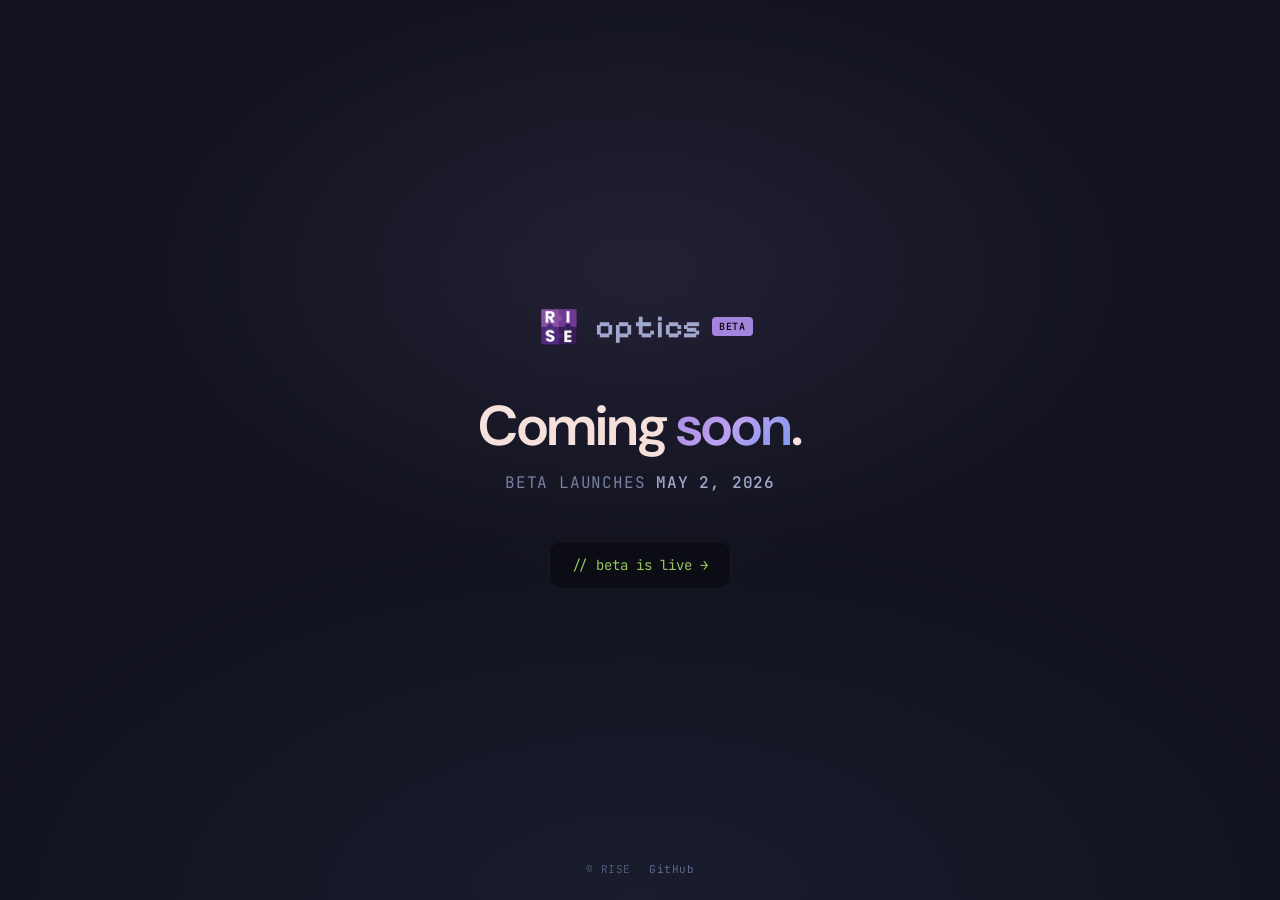
==== frontend/teaser/index.html @ caaacb8c "teaser site" ====
<!doctype html>
<html lang="en">
    <head>
        <meta charset="UTF-8" />
        <meta name="viewport" content="width=device-width, initial-scale=1.0" />
        <title>Optics — Beta Coming Soon</title>
        <meta name="description" content="Optics beta launches May 2." />
        <link rel="icon" href="../public/favicon.ico" type="image/x-icon" />
        <link rel="apple-touch-icon" href="../public/favicon.ico" />
        <link rel="preconnect" href="https://fonts.googleapis.com" />
        <link rel="preconnect" href="https://fonts.gstatic.com" crossorigin />
        <link
            href="https://fonts.googleapis.com/css2?family=DM+Sans:ital,wght@0,300;0,400;0,500;0,600;0,700&family=JetBrains+Mono:wght@400;500;600&family=Pixelify+Sans:wght@400..700&display=swap"
            rel="stylesheet"
        />
        <style>
            :root {
                --rosewater: #f5e0dc;
                --flamingo: #ee6d85;
                --pink: #d57eeb;
                --mauve: #a485dd;
                --red: #ee6d85;
                --peach: #f6955b;
                --yellow: #d7a65f;
                --green: #95c561;
                --teal: #63cdcf;
                --sapphire: #7199ee;
                --blue: #7199ee;
                --lavender: #bda0f0;
                --text: #a0a8cd;
                --subtext1: #8b94bd;
                --subtext0: #7680a3;
                --overlay2: #626a8a;
                --overlay1: #525a78;
                --overlay0: #424a66;
                --surface2: #2e2f45;
                --surface1: #232438;
                --surface0: #171824;
                --base: #11121d;
                --mantle: #0b0c14;
                --crust: #06070c;
            }

            * {
                margin: 0;
                padding: 0;
                box-sizing: border-box;
            }

            html,
            body {
                height: 100%;
            }

            body {
                font-family: "DM Sans", sans-serif;
                background: var(--base);
                color: var(--text);
                min-height: 100vh;
                overflow: hidden;
                display: flex;
                flex-direction: column;
                align-items: center;
                justify-content: center;
                position: relative;
                padding: 24px;
            }

            /* Subtle radial backdrop */
            body::before {
                content: "";
                position: absolute;
                inset: 0;
                background:
                    radial-gradient(
                        ellipse 60% 50% at 50% 30%,
                        rgba(164, 133, 221, 0.12),
                        transparent 70%
                    ),
                    radial-gradient(
                        ellipse 80% 60% at 50% 100%,
                        rgba(113, 153, 238, 0.08),
                        transparent 70%
                    );
                pointer-events: none;
                z-index: 0;
            }

            /* Faint grid */
            body::after {
                content: "";
                position: absolute;
                inset: 0;
                background-image:
                    linear-gradient(var(--surface0) 1px, transparent 1px),
                    linear-gradient(
                        90deg,
                        var(--surface0) 1px,
                        transparent 1px
                    );
                background-size: 48px 48px;
                background-position: -1px -1px;
                mask-image: radial-gradient(
                    ellipse 70% 60% at 50% 50%,
                    rgba(0, 0, 0, 0.4),
                    transparent 75%
                );
                -webkit-mask-image: radial-gradient(
                    ellipse 70% 60% at 50% 50%,
                    rgba(0, 0, 0, 0.4),
                    transparent 75%
                );
                opacity: 0.5;
                pointer-events: none;
                z-index: 0;
            }

            .container {
                position: relative;
                z-index: 1;
                display: flex;
                flex-direction: column;
                align-items: center;
                text-align: center;
                max-width: 720px;
                width: 100%;
                animation: fade-up 0.8s cubic-bezier(0.25, 0.8, 0.25, 1) both;
            }

            @keyframes fade-up {
                from {
                    opacity: 0;
                    transform: translateY(12px);
                }
                to {
                    opacity: 1;
                    transform: translateY(0);
                }
            }

            .logo-row {
                display: flex;
                align-items: center;
                gap: 4px;
                margin-bottom: 36px;
            }

            .logo-img {
                width: 64px;
                height: 64px;
                object-fit: contain;
                image-rendering: pixelated;
                image-rendering: crisp-edges;
            }

            .logo-text {
                font-family: "Pixelify Sans", "DM Sans", sans-serif;
                font-size: 32px;
                font-weight: 600;
                letter-spacing: 0.5px;
                color: var(--text);
            }

            .beta-tag {
                font-family: "JetBrains Mono", monospace;
                font-size: 10px;
                font-weight: 600;
                letter-spacing: 0.8px;
                padding: 3px 7px;
                border-radius: 4px;
                background: var(--mauve);
                color: var(--crust);
                margin-left: 6px;
                align-self: center;
            }

            h1 {
                font-family: "DM Sans", sans-serif;
                font-size: clamp(32px, 6vw, 56px);
                font-weight: 600;
                line-height: 1.1;
                letter-spacing: -0.02em;
                color: var(--rosewater);
                margin-bottom: 16px;
            }

            h1 .accent {
                background: linear-gradient(
                    135deg,
                    var(--mauve) 0%,
                    var(--lavender) 50%,
                    var(--sapphire) 100%
                );
                -webkit-background-clip: text;
                background-clip: text;
                -webkit-text-fill-color: transparent;
                color: transparent;
            }

            .subtitle {
                font-size: clamp(14px, 2vw, 16px);
                color: var(--subtext0);
                margin-bottom: 48px;
                font-family: "JetBrains Mono", monospace;
                letter-spacing: 0.05em;
            }

            .subtitle .date {
                color: var(--text);
                font-weight: 500;
            }

            .countdown {
                display: flex;
                gap: 12px;
                flex-wrap: wrap;
                justify-content: center;
                margin-bottom: 16px;
            }

            .unit {
                background: var(--mantle);
                border: 1px solid var(--surface0);
                border-radius: 14px;
                padding: 20px 24px;
                min-width: 96px;
                display: flex;
                flex-direction: column;
                align-items: center;
                gap: 6px;
                transition:
                    border-color 0.3s ease,
                    transform 0.3s ease;
            }

            .unit:hover {
                border-color: var(--surface2);
                transform: translateY(-2px);
            }

            .unit-value {
                font-family: "JetBrains Mono", monospace;
                font-size: clamp(28px, 5vw, 40px);
                font-weight: 600;
                color: var(--rosewater);
                line-height: 1;
                font-variant-numeric: tabular-nums;
            }

            .unit-label {
                font-family: "JetBrains Mono", monospace;
                font-size: 10px;
                font-weight: 500;
                letter-spacing: 0.15em;
                text-transform: uppercase;
                color: var(--overlay2);
            }

            .launched {
                font-family: "JetBrains Mono", monospace;
                font-size: 14px;
                color: var(--green);
                padding: 14px 22px;
                border: 1px solid var(--surface0);
                border-radius: 12px;
                background: var(--mantle);
            }

            .footer {
                position: absolute;
                bottom: 24px;
                left: 0;
                right: 0;
                display: flex;
                justify-content: center;
                gap: 18px;
                font-family: "JetBrains Mono", monospace;
                font-size: 11px;
                color: var(--overlay1);
                z-index: 1;
                letter-spacing: 0.05em;
            }

            .footer a {
                color: var(--overlay2);
                text-decoration: none;
                transition: color 0.15s ease;
            }

            .footer a:hover {
                color: var(--text);
            }

            @media (max-width: 540px) {
                .unit {
                    min-width: 76px;
                    padding: 16px 14px;
                }
                .countdown {
                    gap: 8px;
                }
                .logo-row {
                    margin-bottom: 28px;
                }
            }
        </style>
    </head>
    <body>
        <div class="container">
            <div class="logo-row">
                <img
                    src="../public/Sticker.svg"
                    alt="Optics"
                    class="logo-img"
                />
                <span class="logo-text">optics</span>
                <span class="beta-tag">BETA</span>
            </div>

            <h1>Coming <span class="accent">soon</span>.</h1>
            <p class="subtitle">
                BETA LAUNCHES <span class="date">MAY 2, 2026</span>
            </p>

            <div class="countdown" id="countdown" aria-live="polite">
                <div class="unit">
                    <span class="unit-value" id="days">00</span>
                    <span class="unit-label">Days</span>
                </div>
                <div class="unit">
                    <span class="unit-value" id="hours">00</span>
                    <span class="unit-label">Hours</span>
                </div>
                <div class="unit">
                    <span class="unit-value" id="minutes">00</span>
                    <span class="unit-label">Minutes</span>
                </div>
                <div class="unit">
                    <span class="unit-value" id="seconds">00</span>
                    <span class="unit-label">Seconds</span>
                </div>
            </div>
        </div>

        <div class="footer">
            <span>© RISE</span>
            <a
                href="https://github.com/risestem/project-optics"
                target="_blank"
                rel="noopener noreferrer"
                >GitHub</a
            >
        </div>

        <script>
            const target = new Date("2026-05-02T00:00:00").getTime();
            const $days = document.getElementById("days");
            const $hours = document.getElementById("hours");
            const $minutes = document.getElementById("minutes");
            const $seconds = document.getElementById("seconds");
            const $countdown = document.getElementById("countdown");

            const pad = (n) => String(n).padStart(2, "0");

            function tick() {
                const diff = target - Date.now();
                if (diff <= 0) {
                    $countdown.innerHTML =
                        '<div class="launched">// beta is live →</div>';
                    return false;
                }
                const days = Math.floor(diff / 86400000);
                const hours = Math.floor((diff / 3600000) % 24);
                const minutes = Math.floor((diff / 60000) % 60);
                const seconds = Math.floor((diff / 1000) % 60);
                $days.textContent = pad(days);
                $hours.textContent = pad(hours);
                $minutes.textContent = pad(minutes);
                $seconds.textContent = pad(seconds);
                return true;
            }

            tick();
            const interval = setInterval(() => {
                if (!tick()) clearInterval(interval);
            }, 1000);
        </script>
    </body>
</html>
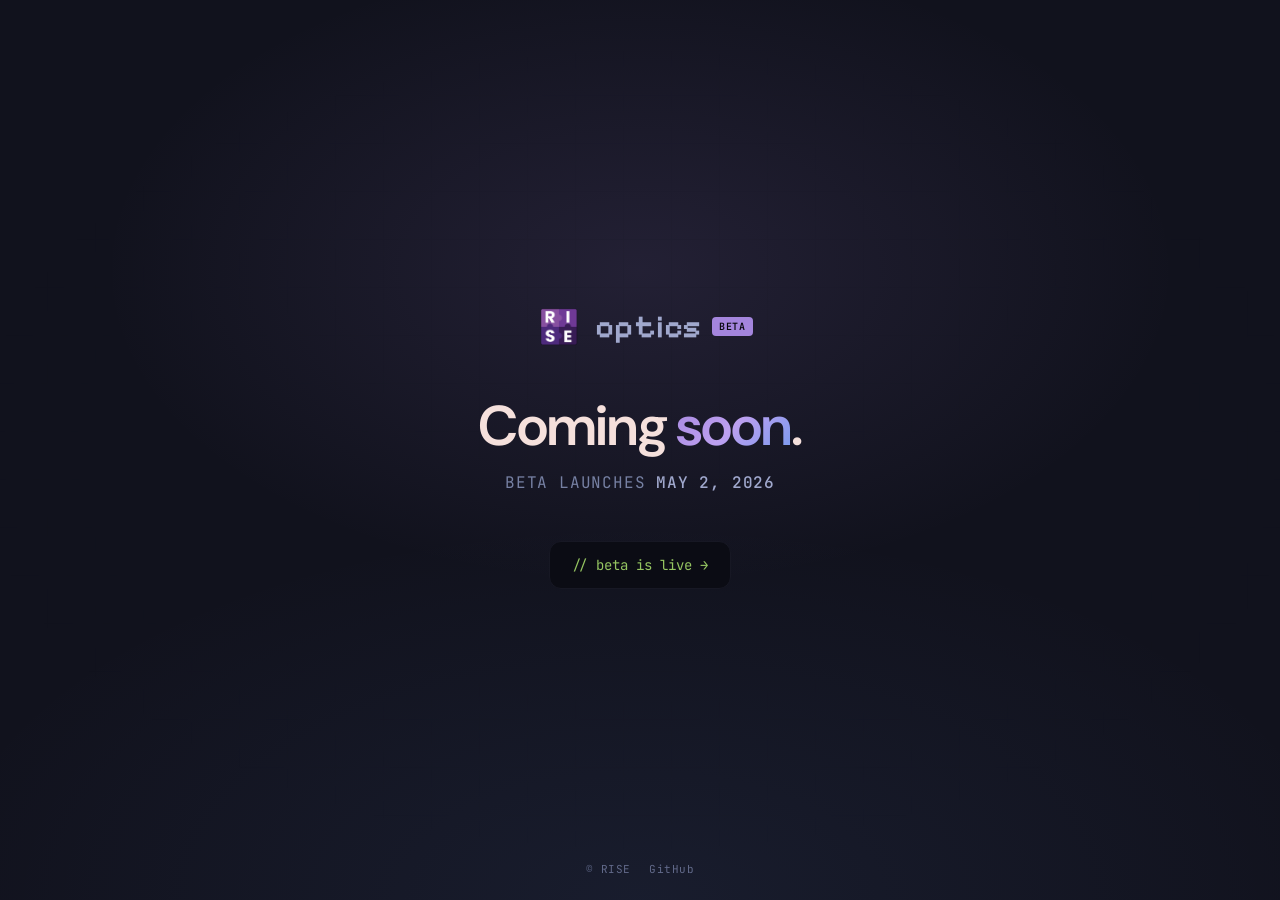
==== commit fc454672: "teaser site" ====
--- a/frontend/teaser/index.html
+++ b/frontend/teaser/index.html
@@ -343,7 +343,15 @@
         </div>
 
         <div class="footer">
-            <span>© RISE</span>
+            <span
+                >©
+                <a
+                    href="https://risestem.org"
+                    target="_blank"
+                    rel="noopener noreferrer"
+                    >RISE</a
+                ></span
+            >
             <a
                 href="https://github.com/risestem/project-optics"
                 target="_blank"
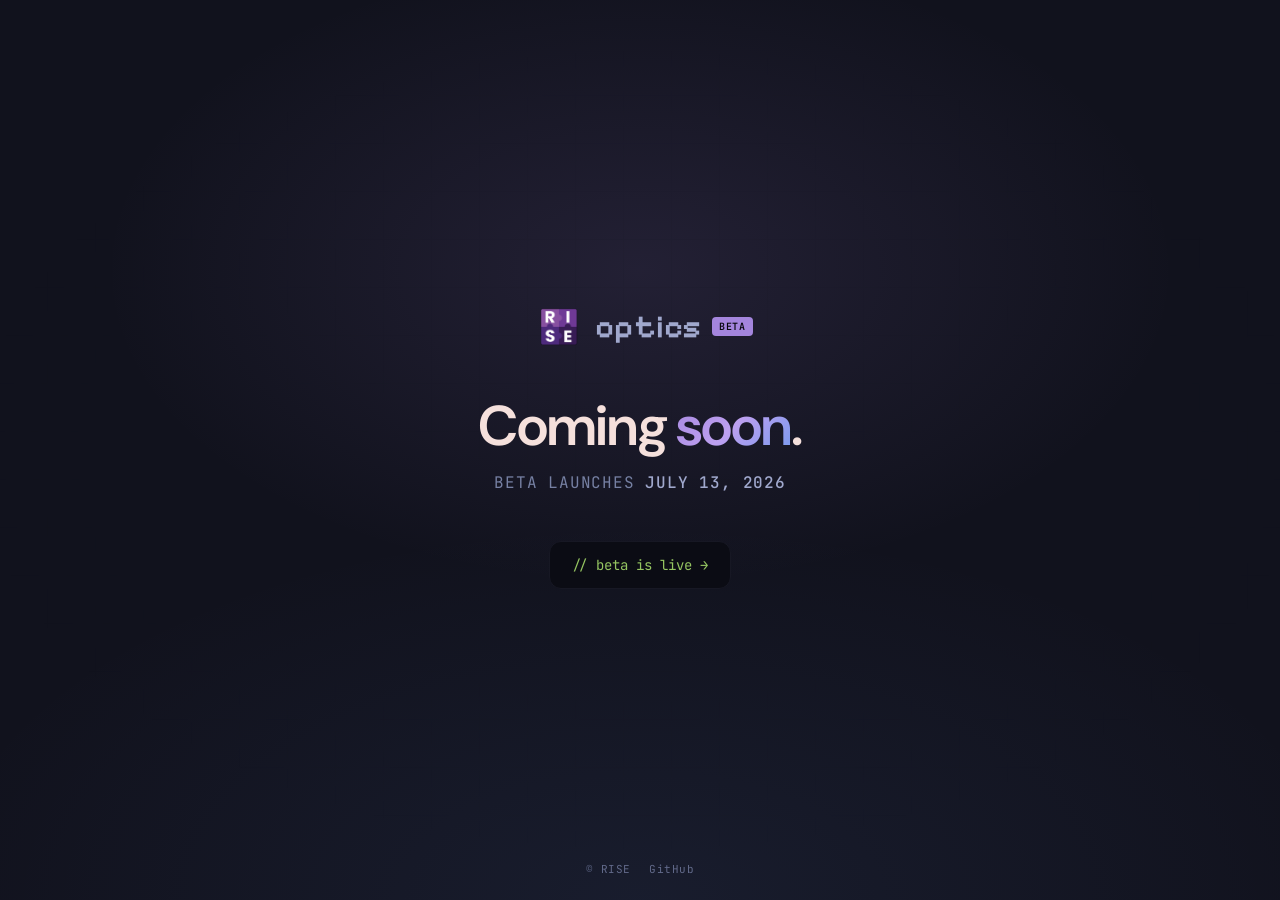
==== commit 9db052c4: "Update index.html" ====
--- a/frontend/teaser/index.html
+++ b/frontend/teaser/index.html
@@ -4,9 +4,9 @@
         <meta charset="UTF-8" />
         <meta name="viewport" content="width=device-width, initial-scale=1.0" />
         <title>Optics — Beta Coming Soon</title>
-        <meta name="description" content="Optics beta launches May 2." />
-        <link rel="icon" href="../public/favicon.ico" type="image/x-icon" />
-        <link rel="apple-touch-icon" href="../public/favicon.ico" />
+        <meta name="description" content="Optics beta launches July 13." />
+        <link rel="icon" href="assets/favicon.ico" type="image/x-icon" />
+        <link rel="apple-touch-icon" href="assets/favicon.ico" />
         <link rel="preconnect" href="https://fonts.googleapis.com" />
         <link rel="preconnect" href="https://fonts.gstatic.com" crossorigin />
         <link
@@ -309,7 +309,7 @@
         <div class="container">
             <div class="logo-row">
                 <img
-                    src="../public/Sticker.svg"
+                    src="assets/Sticker.svg"
                     alt="Optics"
                     class="logo-img"
                 />
@@ -319,7 +319,7 @@
 
             <h1>Coming <span class="accent">soon</span>.</h1>
             <p class="subtitle">
-                BETA LAUNCHES <span class="date">MAY 2, 2026</span>
+                BETA LAUNCHES <span class="date">JULY 13, 2026</span>
             </p>
 
             <div class="countdown" id="countdown" aria-live="polite">
@@ -361,7 +361,7 @@
         </div>
 
         <script>
-            const target = new Date("2026-05-02T00:00:00").getTime();
+            const target = new Date("2026-07-13T00:00:00").getTime();
             const $days = document.getElementById("days");
             const $hours = document.getElementById("hours");
             const $minutes = document.getElementById("minutes");
